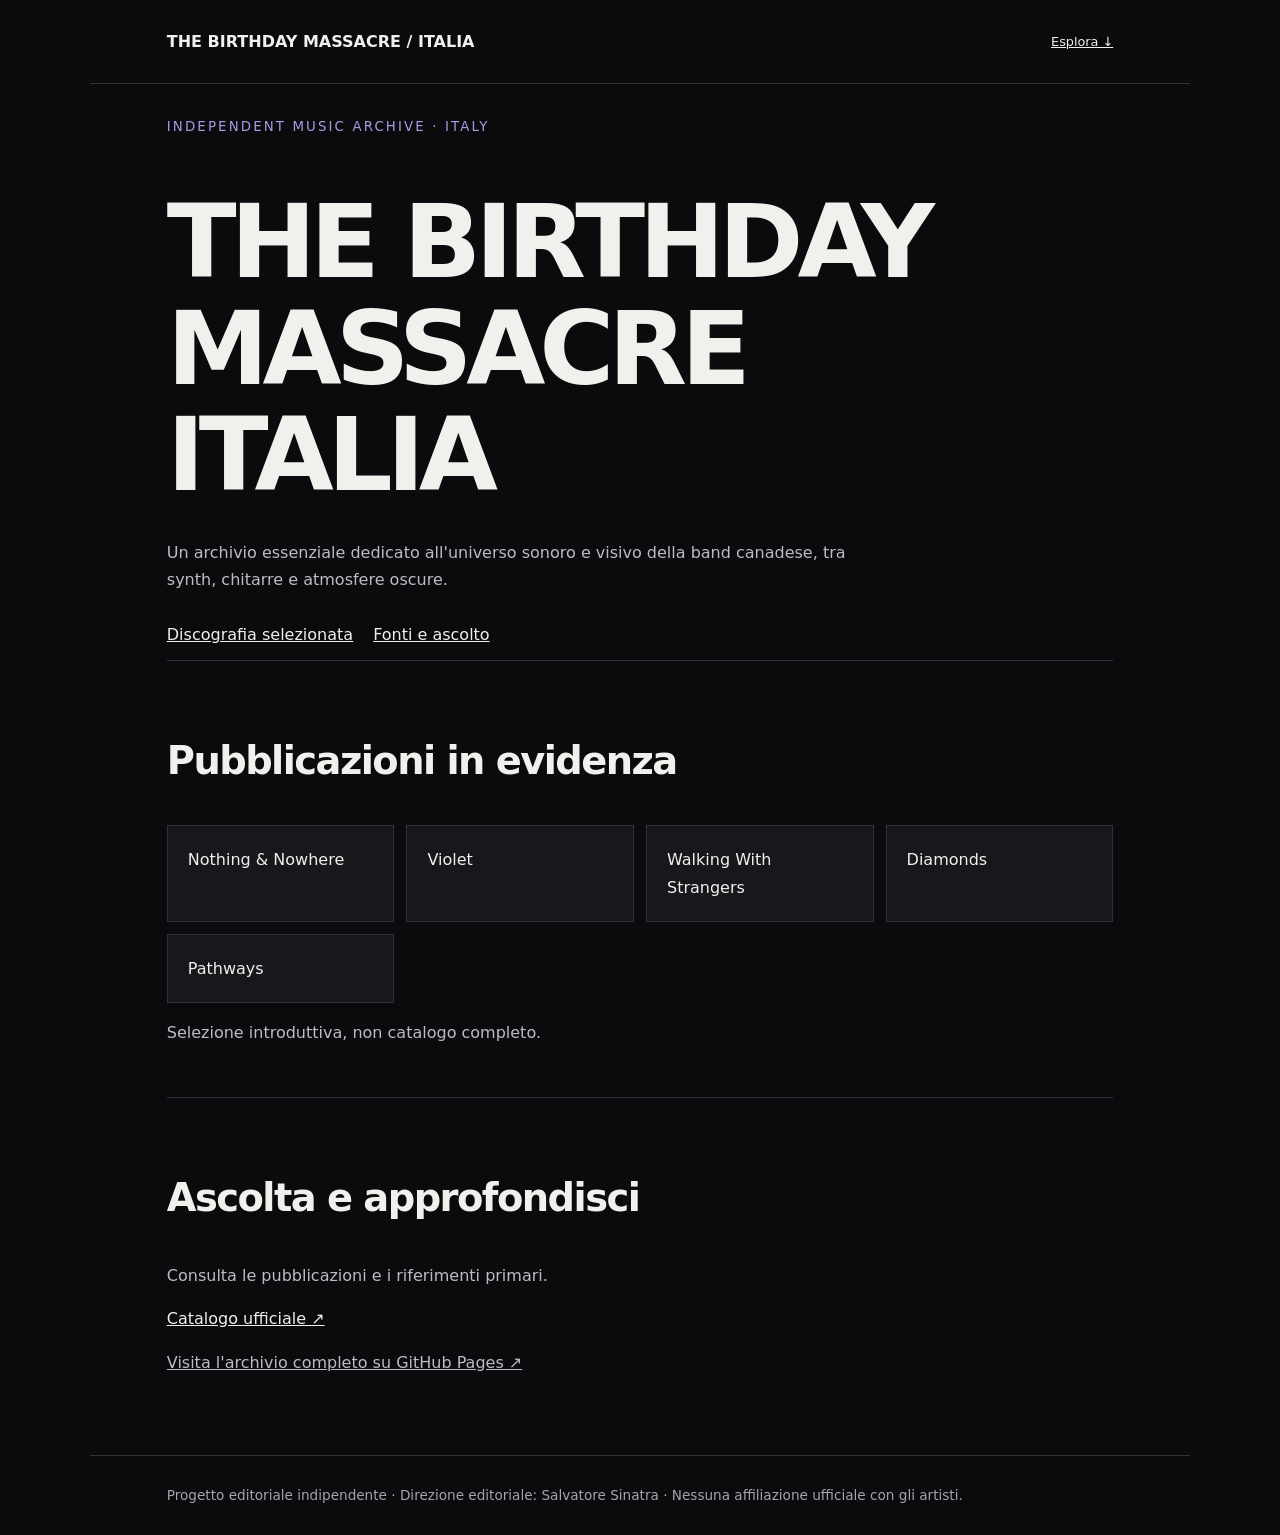
==== light/index.html @ eabfb916 "Add lightweight editorial Netlify edition" ====
<!doctype html><html lang="it"><head><meta charset="utf-8"><meta name="viewport" content="width=device-width,initial-scale=1"><meta name="description" content="Archivio indipendente · Darkwave & alternative. Un archivio essenziale dedicato all'universo sonoro e visivo della band canadese, tra synth, chitarre e atmosfere oscure."><title>THE BIRTHDAY MASSACRE / ITALIA</title><style>:root{color-scheme:dark;--accent:#a99be4}*{box-sizing:border-box}body{margin:0;background:#0b0b0d;color:#f1f0ed;font:16px/1.7 system-ui,-apple-system,sans-serif}a{color:inherit}header,main,footer{max-width:1100px;margin:auto;padding:28px 6vw}header{display:flex;justify-content:space-between;gap:20px;align-items:center;border-bottom:1px solid #333}header a{font-size:.8rem}small,.eyebrow{letter-spacing:.16em;text-transform:uppercase;color:var(--accent)}h1{font-size:clamp(2.8rem,8vw,6.5rem);line-height:1.04;letter-spacing:-.06em;margin:50px 0 30px}h2{font-size:clamp(1.6rem,3vw,2.5rem);letter-spacing:-.04em}p{max-width:700px;color:#bcbcc4}section{padding:35px 0;border-top:1px solid #303038}ul{list-style:none;padding:0;display:grid;grid-template-columns:repeat(auto-fit,minmax(220px,1fr));gap:12px}li{padding:20px;background:#17171c;border:1px solid #303038}nav a{display:inline-block;margin:12px 20px 12px 0}a:hover{color:var(--accent)}footer{border-top:1px solid #333;font-size:.85rem;color:#a4a4ad}@media(prefers-reduced-motion:no-preference){a{transition:color .2s}} </style></head><body><header><strong>THE BIRTHDAY MASSACRE / ITALIA</strong><a href="#archivio">Esplora ↓</a></header><main><small>Independent music archive · Italy</small><h1>THE BIRTHDAY MASSACRE<br>ITALIA</h1><p>Un archivio essenziale dedicato all'universo sonoro e visivo della band canadese, tra synth, chitarre e atmosfere oscure.</p><nav><a href="#archivio">Discografia selezionata</a><a href="#fonti">Fonti e ascolto</a></nav><section id="archivio"><h2>Pubblicazioni in evidenza</h2><ul><li>Nothing & Nowhere</li><li>Violet</li><li>Walking With Strangers</li><li>Diamonds</li><li>Pathways</li></ul><p>Selezione introduttiva, non catalogo completo.</p></section><section id="fonti"><h2>Ascolta e approfondisci</h2><p>Consulta le pubblicazioni e i riferimenti primari.</p><a href="https://thebirthdaymassacre.bandcamp.com/music" target="_blank" rel="noopener noreferrer">Catalogo ufficiale ↗</a><p><a href="https://salvatoresinatra0001-ux.github.io/the-birthday-massacre-italia/">Visita l'archivio completo su GitHub Pages ↗</a></p></section></main><footer>Progetto editoriale indipendente · Direzione editoriale: Salvatore Sinatra · Nessuna affiliazione ufficiale con gli artisti.</footer></body></html>
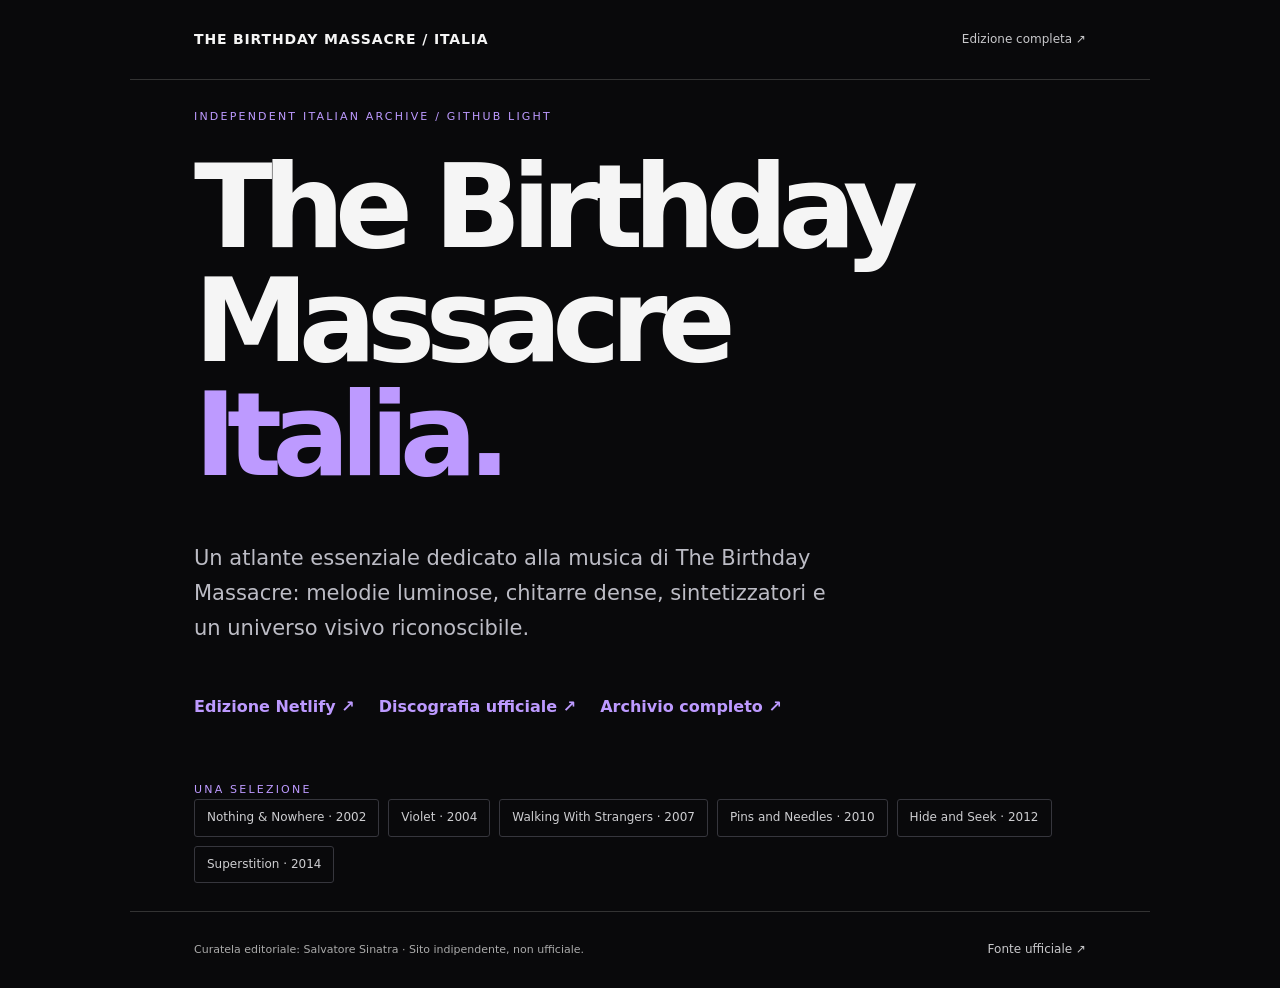
==== commit 1ac2c39e: "Publish standalone GitHub Pages Light Edition" ====
--- a/light/index.html
+++ b/light/index.html
@@ -1 +1 @@
-<!doctype html><html lang="it"><head><meta charset="utf-8"><meta name="viewport" content="width=device-width,initial-scale=1"><meta name="description" content="Archivio indipendente · Darkwave & alternative. Un archivio essenziale dedicato all'universo sonoro e visivo della band canadese, tra synth, chitarre e atmosfere oscure."><title>THE BIRTHDAY MASSACRE / ITALIA</title><style>:root{color-scheme:dark;--accent:#a99be4}*{box-sizing:border-box}body{margin:0;background:#0b0b0d;color:#f1f0ed;font:16px/1.7 system-ui,-apple-system,sans-serif}a{color:inherit}header,main,footer{max-width:1100px;margin:auto;padding:28px 6vw}header{display:flex;justify-content:space-between;gap:20px;align-items:center;border-bottom:1px solid #333}header a{font-size:.8rem}small,.eyebrow{letter-spacing:.16em;text-transform:uppercase;color:var(--accent)}h1{font-size:clamp(2.8rem,8vw,6.5rem);line-height:1.04;letter-spacing:-.06em;margin:50px 0 30px}h2{font-size:clamp(1.6rem,3vw,2.5rem);letter-spacing:-.04em}p{max-width:700px;color:#bcbcc4}section{padding:35px 0;border-top:1px solid #303038}ul{list-style:none;padding:0;display:grid;grid-template-columns:repeat(auto-fit,minmax(220px,1fr));gap:12px}li{padding:20px;background:#17171c;border:1px solid #303038}nav a{display:inline-block;margin:12px 20px 12px 0}a:hover{color:var(--accent)}footer{border-top:1px solid #333;font-size:.85rem;color:#a4a4ad}@media(prefers-reduced-motion:no-preference){a{transition:color .2s}} </style></head><body><header><strong>THE BIRTHDAY MASSACRE / ITALIA</strong><a href="#archivio">Esplora ↓</a></header><main><small>Independent music archive · Italy</small><h1>THE BIRTHDAY MASSACRE<br>ITALIA</h1><p>Un archivio essenziale dedicato all'universo sonoro e visivo della band canadese, tra synth, chitarre e atmosfere oscure.</p><nav><a href="#archivio">Discografia selezionata</a><a href="#fonti">Fonti e ascolto</a></nav><section id="archivio"><h2>Pubblicazioni in evidenza</h2><ul><li>Nothing & Nowhere</li><li>Violet</li><li>Walking With Strangers</li><li>Diamonds</li><li>Pathways</li></ul><p>Selezione introduttiva, non catalogo completo.</p></section><section id="fonti"><h2>Ascolta e approfondisci</h2><p>Consulta le pubblicazioni e i riferimenti primari.</p><a href="https://thebirthdaymassacre.bandcamp.com/music" target="_blank" rel="noopener noreferrer">Catalogo ufficiale ↗</a><p><a href="https://salvatoresinatra0001-ux.github.io/the-birthday-massacre-italia/">Visita l'archivio completo su GitHub Pages ↗</a></p></section></main><footer>Progetto editoriale indipendente · Direzione editoriale: Salvatore Sinatra · Nessuna affiliazione ufficiale con gli artisti.</footer></body></html>+<!doctype html><html lang="it"><head><meta charset="utf-8"><meta name="viewport" content="width=device-width,initial-scale=1"><meta name="theme-color" content="#09090b"><meta name="description" content="Archivio indipendente italiano dedicato alla band canadese The Birthday Massacre. Versione Light su GitHub Pages."><meta name="author" content="Salvatore Sinatra"><title>The Birthday Massacre Italia · Light Edition</title><link rel="canonical" href="https://salvatoresinatra0001-ux.github.io/the-birthday-massacre-italia/light/"><style>:root{color-scheme:dark;--accent:#bd9aff}*{box-sizing:border-box}body{margin:0;background:#09090b;color:#f5f5f5;font:16px/1.65 system-ui,-apple-system,sans-serif}.shell{max-width:1020px;margin:auto;padding:28px clamp(20px,5vw,65px)}header,footer{display:flex;justify-content:space-between;align-items:center;gap:18px;flex-wrap:wrap;border-bottom:1px solid #333}header strong{font-size:14px;letter-spacing:.06em}header a,footer a{font-size:12px;color:#c8c8cb}a{color:var(--accent);text-decoration:none}a:hover{text-decoration:underline}a:focus-visible{outline:2px solid var(--accent);outline-offset:5px}.eyebrow{font-size:11px;letter-spacing:.2em;text-transform:uppercase;color:var(--accent)}main{min-height:72vh;display:flex;flex-direction:column;justify-content:center;padding-top:84px;padding-bottom:95px}h1{font-size:clamp(3.2rem,9.5vw,7.2rem);line-height:.99;letter-spacing:-.085em;margin:24px 0 28px;max-width:900px}p{color:#bcbcc5;max-width:660px;font-size:clamp(17px,1.8vw,21px)}.actions{display:flex;gap:24px;flex-wrap:wrap;margin:28px 0 60px}.actions a{font-weight:700}.releases{display:flex;flex-wrap:wrap;gap:9px}.releases span{border:1px solid #36363d;border-radius:3px;padding:8px 12px;color:#ceced1;font-size:12px}footer{border-bottom:0;border-top:1px solid #333;padding-top:24px;padding-bottom:42px;color:#aaa;font-size:11px}@media(prefers-reduced-motion:no-preference){a{transition:color .2s}}</style></head><body><header class="shell"><strong>THE BIRTHDAY MASSACRE / ITALIA</strong><a href="https://salvatoresinatra0001-ux.github.io/the-birthday-massacre-italia/">Edizione completa ↗</a></header><main class="shell"><div class="eyebrow">Independent Italian archive / GitHub Light</div><h1>The Birthday Massacre<br><span style="color:var(--accent)">Italia.</span></h1><p>Un atlante essenziale dedicato alla musica di The Birthday Massacre: melodie luminose, chitarre dense, sintetizzatori e un universo visivo riconoscibile.</p><div class="actions"><a href="https://the-birthday-massacre-italia.netlify.app/">Edizione Netlify ↗</a><a href="https://thebirthdaymassacre.bandcamp.com/music" target="_blank" rel="noopener noreferrer">Discografia ufficiale ↗</a><a href="https://salvatoresinatra0001-ux.github.io/the-birthday-massacre-italia/">Archivio completo ↗</a></div><div class="eyebrow">Una selezione</div><div class="releases"><span>Nothing &amp; Nowhere · 2002</span><span>Violet · 2004</span><span>Walking With Strangers · 2007</span><span>Pins and Needles · 2010</span><span>Hide and Seek · 2012</span><span>Superstition · 2014</span></div></main><footer class="shell"><span>Curatela editoriale: Salvatore Sinatra · Sito indipendente, non ufficiale.</span><a href="https://thebirthdaymassacre.com/" target="_blank" rel="noopener noreferrer">Fonte ufficiale ↗</a></footer></body></html>
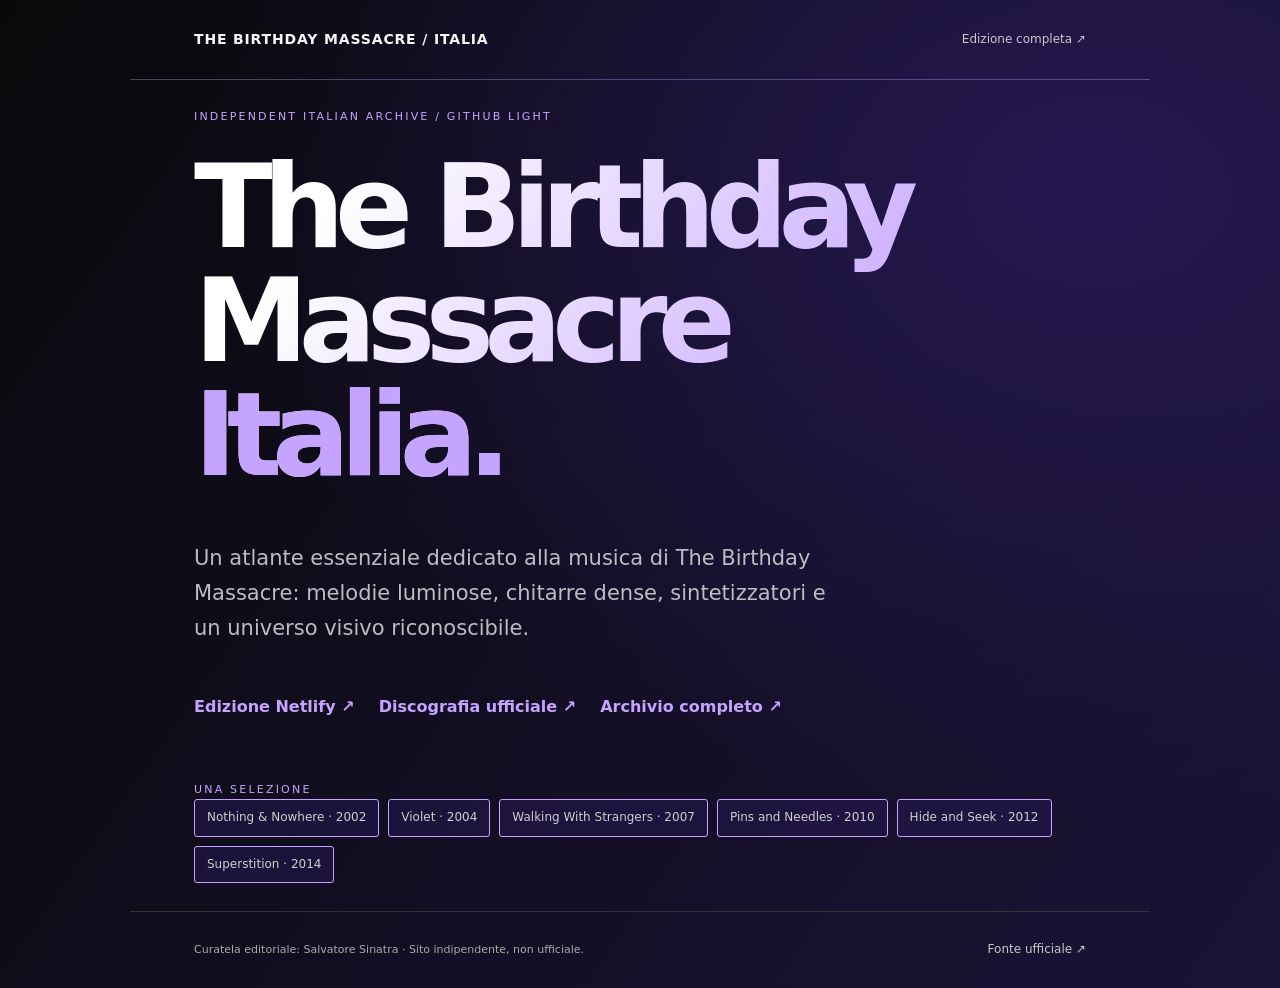
==== commit a145587f: "Align GitHub Light interface with artist-inspired palette and gradient" ====
--- a/light/index.html
+++ b/light/index.html
@@ -1 +1 @@
-<!doctype html><html lang="it"><head><meta charset="utf-8"><meta name="viewport" content="width=device-width,initial-scale=1"><meta name="theme-color" content="#09090b"><meta name="description" content="Archivio indipendente italiano dedicato alla band canadese The Birthday Massacre. Versione Light su GitHub Pages."><meta name="author" content="Salvatore Sinatra"><title>The Birthday Massacre Italia · Light Edition</title><link rel="canonical" href="https://salvatoresinatra0001-ux.github.io/the-birthday-massacre-italia/light/"><style>:root{color-scheme:dark;--accent:#bd9aff}*{box-sizing:border-box}body{margin:0;background:#09090b;color:#f5f5f5;font:16px/1.65 system-ui,-apple-system,sans-serif}.shell{max-width:1020px;margin:auto;padding:28px clamp(20px,5vw,65px)}header,footer{display:flex;justify-content:space-between;align-items:center;gap:18px;flex-wrap:wrap;border-bottom:1px solid #333}header strong{font-size:14px;letter-spacing:.06em}header a,footer a{font-size:12px;color:#c8c8cb}a{color:var(--accent);text-decoration:none}a:hover{text-decoration:underline}a:focus-visible{outline:2px solid var(--accent);outline-offset:5px}.eyebrow{font-size:11px;letter-spacing:.2em;text-transform:uppercase;color:var(--accent)}main{min-height:72vh;display:flex;flex-direction:column;justify-content:center;padding-top:84px;padding-bottom:95px}h1{font-size:clamp(3.2rem,9.5vw,7.2rem);line-height:.99;letter-spacing:-.085em;margin:24px 0 28px;max-width:900px}p{color:#bcbcc5;max-width:660px;font-size:clamp(17px,1.8vw,21px)}.actions{display:flex;gap:24px;flex-wrap:wrap;margin:28px 0 60px}.actions a{font-weight:700}.releases{display:flex;flex-wrap:wrap;gap:9px}.releases span{border:1px solid #36363d;border-radius:3px;padding:8px 12px;color:#ceced1;font-size:12px}footer{border-bottom:0;border-top:1px solid #333;padding-top:24px;padding-bottom:42px;color:#aaa;font-size:11px}@media(prefers-reduced-motion:no-preference){a{transition:color .2s}}</style></head><body><header class="shell"><strong>THE BIRTHDAY MASSACRE / ITALIA</strong><a href="https://salvatoresinatra0001-ux.github.io/the-birthday-massacre-italia/">Edizione completa ↗</a></header><main class="shell"><div class="eyebrow">Independent Italian archive / GitHub Light</div><h1>The Birthday Massacre<br><span style="color:var(--accent)">Italia.</span></h1><p>Un atlante essenziale dedicato alla musica di The Birthday Massacre: melodie luminose, chitarre dense, sintetizzatori e un universo visivo riconoscibile.</p><div class="actions"><a href="https://the-birthday-massacre-italia.netlify.app/">Edizione Netlify ↗</a><a href="https://thebirthdaymassacre.bandcamp.com/music" target="_blank" rel="noopener noreferrer">Discografia ufficiale ↗</a><a href="https://salvatoresinatra0001-ux.github.io/the-birthday-massacre-italia/">Archivio completo ↗</a></div><div class="eyebrow">Una selezione</div><div class="releases"><span>Nothing &amp; Nowhere · 2002</span><span>Violet · 2004</span><span>Walking With Strangers · 2007</span><span>Pins and Needles · 2010</span><span>Hide and Seek · 2012</span><span>Superstition · 2014</span></div></main><footer class="shell"><span>Curatela editoriale: Salvatore Sinatra · Sito indipendente, non ufficiale.</span><a href="https://thebirthdaymassacre.com/" target="_blank" rel="noopener noreferrer">Fonte ufficiale ↗</a></footer></body></html>+<!doctype html><html lang="it"><head><meta charset="utf-8"><meta name="viewport" content="width=device-width,initial-scale=1"><meta name="theme-color" content="#09090b"><meta name="description" content="Archivio indipendente italiano dedicato alla band canadese The Birthday Massacre. Versione Light su GitHub Pages."><meta name="author" content="Salvatore Sinatra"><title>The Birthday Massacre Italia · Light Edition</title><link rel="canonical" href="https://salvatoresinatra0001-ux.github.io/the-birthday-massacre-italia/light/"><style>:root{color-scheme:dark;--accent:#c5a4ff;--gradient:#251850;--highlight:#ef9bda}*{box-sizing:border-box}body{margin:0;background:radial-gradient(ellipse at 85% 19%,var(--gradient),transparent 56%),linear-gradient(125deg,#09090b,var(--gradient) 155%);color:#f5f5f5;font:16px/1.65 system-ui,-apple-system,sans-serif}.shell{max-width:1020px;margin:auto;padding:28px clamp(20px,5vw,65px)}header,footer{display:flex;justify-content:space-between;align-items:center;gap:18px;flex-wrap:wrap;border-bottom:1px solid #333}header strong{font-size:14px;letter-spacing:.06em}header a,footer a{font-size:12px;color:#c8c8cb}a{color:var(--accent);text-decoration:none}a:hover{text-decoration:underline}a:focus-visible{outline:2px solid var(--accent);outline-offset:5px}.eyebrow{font-size:11px;letter-spacing:.2em;text-transform:uppercase;color:var(--accent)}main{min-height:72vh;display:flex;flex-direction:column;justify-content:center;padding-top:84px;padding-bottom:95px}h1{font-size:clamp(3.2rem,9.5vw,7.2rem);line-height:.99;letter-spacing:-.085em;margin:24px 0 28px;max-width:900px}p{color:#bcbcc5;max-width:660px;font-size:clamp(17px,1.8vw,21px)}.actions{display:flex;gap:24px;flex-wrap:wrap;margin:28px 0 60px}.actions a{font-weight:700}.releases{display:flex;flex-wrap:wrap;gap:9px}.releases span{border:1px solid var(--accent);border-radius:3px;padding:8px 12px;color:#ceced1;font-size:12px}footer{border-bottom:0;border-top:1px solid #333;padding-top:24px;padding-bottom:42px;color:#aaa;font-size:11px}@media(prefers-reduced-motion:no-preference){a{transition:color .2s}}h1{background:linear-gradient(125deg,#fff 15%,var(--accent) 80%,var(--highlight));-webkit-background-clip:text;background-clip:text;color:transparent}header{border-color:color-mix(in srgb,var(--accent) 35%,transparent)}.actions a:hover{color:var(--highlight)}.releases span{background:color-mix(in srgb,var(--gradient) 55%,transparent)}@media(prefers-reduced-motion:reduce){a{transition:none}}</style></head><body><header class="shell"><strong>THE BIRTHDAY MASSACRE / ITALIA</strong><a href="https://salvatoresinatra0001-ux.github.io/the-birthday-massacre-italia/">Edizione completa ↗</a></header><main class="shell"><div class="eyebrow">Independent Italian archive / GitHub Light</div><h1>The Birthday Massacre<br><span style="color:var(--accent)">Italia.</span></h1><p>Un atlante essenziale dedicato alla musica di The Birthday Massacre: melodie luminose, chitarre dense, sintetizzatori e un universo visivo riconoscibile.</p><div class="actions"><a href="https://thebirthdaymassacre-italia.it/">Edizione Netlify ↗</a><a href="https://thebirthdaymassacre.bandcamp.com/music" target="_blank" rel="noopener noreferrer">Discografia ufficiale ↗</a><a href="https://salvatoresinatra0001-ux.github.io/the-birthday-massacre-italia/">Archivio completo ↗</a></div><div class="eyebrow">Una selezione</div><div class="releases"><span>Nothing &amp; Nowhere · 2002</span><span>Violet · 2004</span><span>Walking With Strangers · 2007</span><span>Pins and Needles · 2010</span><span>Hide and Seek · 2012</span><span>Superstition · 2014</span></div></main><footer class="shell"><span>Curatela editoriale: Salvatore Sinatra · Sito indipendente, non ufficiale.</span><a href="https://thebirthdaymassacre.com/" target="_blank" rel="noopener noreferrer">Fonte ufficiale ↗</a></footer></body></html>
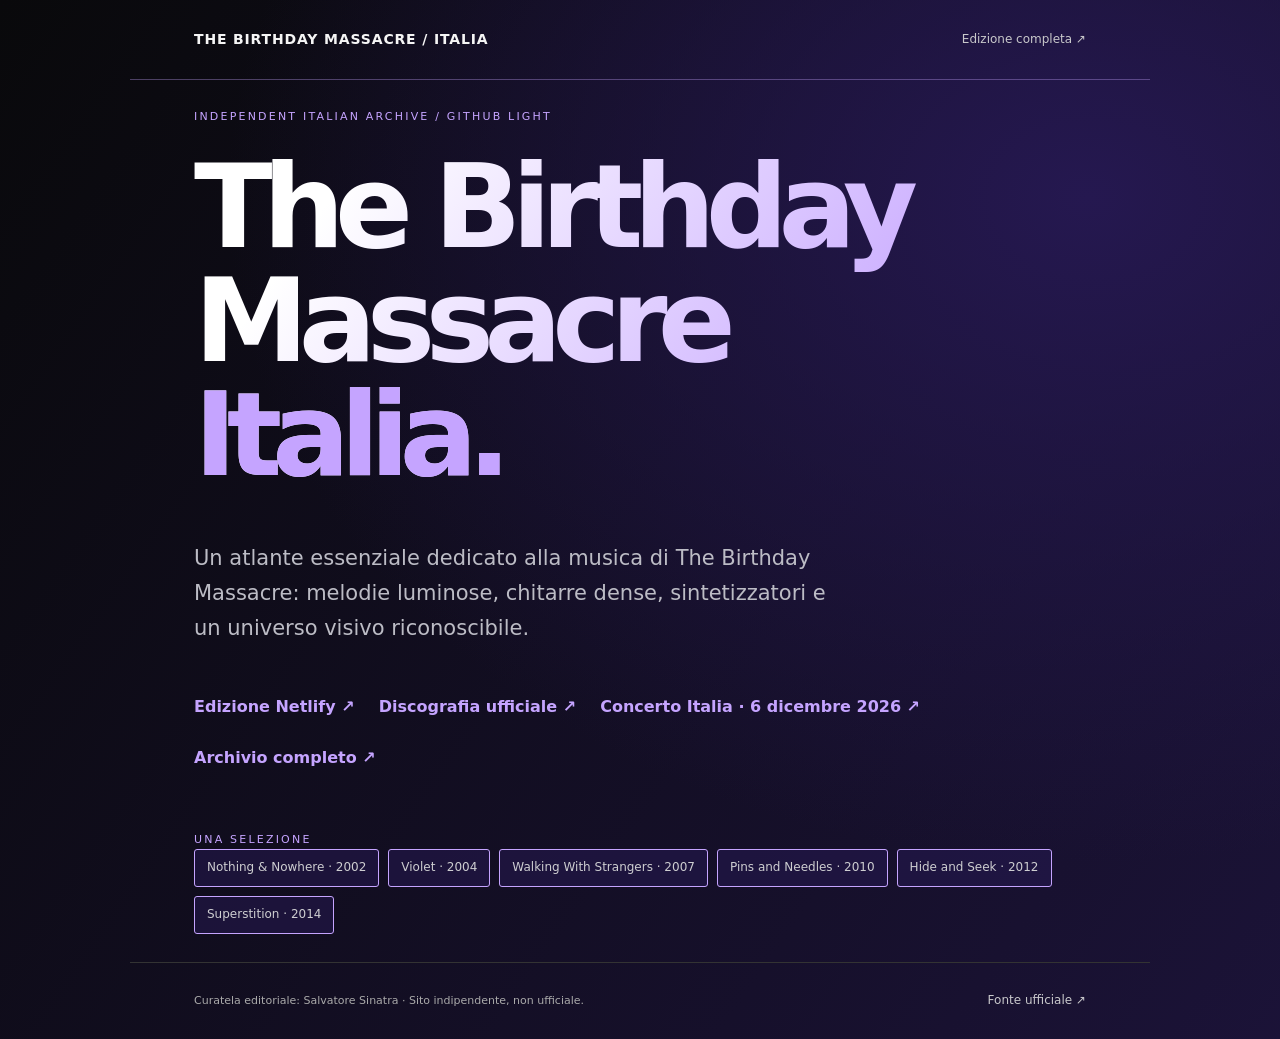
==== commit c56f85e5: "Add link to the 2026 Italian concert from light edition" ====
--- a/light/index.html
+++ b/light/index.html
@@ -1 +1,13 @@
-<!doctype html><html lang="it"><head><meta charset="utf-8"><meta name="viewport" content="width=device-width,initial-scale=1"><meta name="theme-color" content="#09090b"><meta name="description" content="Archivio indipendente italiano dedicato alla band canadese The Birthday Massacre. Versione Light su GitHub Pages."><meta name="author" content="Salvatore Sinatra"><title>The Birthday Massacre Italia · Light Edition</title><link rel="canonical" href="https://salvatoresinatra0001-ux.github.io/the-birthday-massacre-italia/light/"><style>:root{color-scheme:dark;--accent:#c5a4ff;--gradient:#251850;--highlight:#ef9bda}*{box-sizing:border-box}body{margin:0;background:radial-gradient(ellipse at 85% 19%,var(--gradient),transparent 56%),linear-gradient(125deg,#09090b,var(--gradient) 155%);color:#f5f5f5;font:16px/1.65 system-ui,-apple-system,sans-serif}.shell{max-width:1020px;margin:auto;padding:28px clamp(20px,5vw,65px)}header,footer{display:flex;justify-content:space-between;align-items:center;gap:18px;flex-wrap:wrap;border-bottom:1px solid #333}header strong{font-size:14px;letter-spacing:.06em}header a,footer a{font-size:12px;color:#c8c8cb}a{color:var(--accent);text-decoration:none}a:hover{text-decoration:underline}a:focus-visible{outline:2px solid var(--accent);outline-offset:5px}.eyebrow{font-size:11px;letter-spacing:.2em;text-transform:uppercase;color:var(--accent)}main{min-height:72vh;display:flex;flex-direction:column;justify-content:center;padding-top:84px;padding-bottom:95px}h1{font-size:clamp(3.2rem,9.5vw,7.2rem);line-height:.99;letter-spacing:-.085em;margin:24px 0 28px;max-width:900px}p{color:#bcbcc5;max-width:660px;font-size:clamp(17px,1.8vw,21px)}.actions{display:flex;gap:24px;flex-wrap:wrap;margin:28px 0 60px}.actions a{font-weight:700}.releases{display:flex;flex-wrap:wrap;gap:9px}.releases span{border:1px solid var(--accent);border-radius:3px;padding:8px 12px;color:#ceced1;font-size:12px}footer{border-bottom:0;border-top:1px solid #333;padding-top:24px;padding-bottom:42px;color:#aaa;font-size:11px}@media(prefers-reduced-motion:no-preference){a{transition:color .2s}}h1{background:linear-gradient(125deg,#fff 15%,var(--accent) 80%,var(--highlight));-webkit-background-clip:text;background-clip:text;color:transparent}header{border-color:color-mix(in srgb,var(--accent) 35%,transparent)}.actions a:hover{color:var(--highlight)}.releases span{background:color-mix(in srgb,var(--gradient) 55%,transparent)}@media(prefers-reduced-motion:reduce){a{transition:none}}</style></head><body><header class="shell"><strong>THE BIRTHDAY MASSACRE / ITALIA</strong><a href="https://salvatoresinatra0001-ux.github.io/the-birthday-massacre-italia/">Edizione completa ↗</a></header><main class="shell"><div class="eyebrow">Independent Italian archive / GitHub Light</div><h1>The Birthday Massacre<br><span style="color:var(--accent)">Italia.</span></h1><p>Un atlante essenziale dedicato alla musica di The Birthday Massacre: melodie luminose, chitarre dense, sintetizzatori e un universo visivo riconoscibile.</p><div class="actions"><a href="https://thebirthdaymassacre-italia.it/">Edizione Netlify ↗</a><a href="https://thebirthdaymassacre.bandcamp.com/music" target="_blank" rel="noopener noreferrer">Discografia ufficiale ↗</a><a href="https://salvatoresinatra0001-ux.github.io/the-birthday-massacre-italia/">Archivio completo ↗</a></div><div class="eyebrow">Una selezione</div><div class="releases"><span>Nothing &amp; Nowhere · 2002</span><span>Violet · 2004</span><span>Walking With Strangers · 2007</span><span>Pins and Needles · 2010</span><span>Hide and Seek · 2012</span><span>Superstition · 2014</span></div></main><footer class="shell"><span>Curatela editoriale: Salvatore Sinatra · Sito indipendente, non ufficiale.</span><a href="https://thebirthdaymassacre.com/" target="_blank" rel="noopener noreferrer">Fonte ufficiale ↗</a></footer></body></html>+<!doctype html><html lang="it"><head><meta charset="utf-8"><meta name="viewport" content="width=device-width,initial-scale=1"><meta name="theme-color" content="#09090b"><meta name="description" content="Archivio indipendente italiano dedicato alla band canadese The Birthday Massacre. Versione Light su GitHub Pages."><meta name="author" content="Salvatore Sinatra"><title>The Birthday Massacre Italia · Light Edition</title><link rel="canonical" href="https://salvatoresinatra0001-ux.github.io/the-birthday-massacre-italia/light/"><style>:root{color-scheme:dark;--accent:#c5a4ff;--gradient:#251850;--highlight:#ef9bda}*{box-sizing:border-box}body{margin:0;background:radial-gradient(ellipse at 85% 19%,var(--gradient),transparent 56%),linear-gradient(125deg,#09090b,var(--gradient) 155%);color:#f5f5f5;font:16px/1.65 system-ui,-apple-system,sans-serif}.shell{max-width:1020px;margin:auto;padding:28px clamp(20px,5vw,65px)}header,footer{display:flex;justify-content:space-between;align-items:center;gap:18px;flex-wrap:wrap;border-bottom:1px solid #333}header strong{font-size:14px;letter-spacing:.06em}header a,footer a{font-size:12px;color:#c8c8cb}a{color:var(--accent);text-decoration:none}a:hover{text-decoration:underline}a:focus-visible{outline:2px solid var(--accent);outline-offset:5px}.eyebrow{font-size:11px;letter-spacing:.2em;text-transform:uppercase;color:var(--accent)}main{min-height:72vh;display:flex;flex-direction:column;justify-content:center;padding-top:84px;padding-bottom:95px}h1{font-size:clamp(3.2rem,9.5vw,7.2rem);line-height:.99;letter-spacing:-.085em;margin:24px 0 28px;max-width:900px}p{color:#bcbcc5;max-width:660px;font-size:clamp(17px,1.8vw,21px)}.actions{display:flex;gap:24px;flex-wrap:wrap;margin:28px 0 60px}.actions a{font-weight:700}.releases{display:flex;flex-wrap:wrap;gap:9px}.releases span{border:1px solid var(--accent);border-radius:3px;padding:8px 12px;color:#ceced1;font-size:12px}footer{border-bottom:0;border-top:1px solid #333;padding-top:24px;padding-bottom:42px;color:#aaa;font-size:11px}@media(prefers-reduced-motion:no-preference){a{transition:color .2s}}h1{background:linear-gradient(125deg,#fff 15%,var(--accent) 80%,var(--highlight));-webkit-background-clip:text;background-clip:text;color:transparent}header{border-color:color-mix(in srgb,var(--accent) 35%,transparent)}.actions a:hover{color:var(--highlight)}.releases span{background:color-mix(in srgb,var(--gradient) 55%,transparent)}@media(prefers-reduced-motion:reduce){a{transition:none}}</style>  <meta property="og:type" content="website">
+  <meta property="og:locale" content="it_IT">
+  <meta property="og:site_name" content="The Birthday Massacre Italia · Light Edition">
+  <meta property="og:title" content="The Birthday Massacre Italia · Light Edition">
+  <meta property="og:description" content="Archivio indipendente italiano dedicato alla band canadese The Birthday Massacre. Versione Light su GitHub Pages.">
+  <meta property="og:url" content="https://salvatoresinatra0001-ux.github.io/the-birthday-massacre-italia/light/">
+  <meta property="og:image" content="https://f4.bcbits.com/img/a0088031338_10.jpg">
+  <meta name="twitter:card" content="summary_large_image">
+  <meta name="twitter:title" content="The Birthday Massacre Italia · Light Edition">
+  <meta name="twitter:description" content="Archivio indipendente italiano dedicato alla band canadese The Birthday Massacre. Versione Light su GitHub Pages.">
+  <meta name="twitter:image" content="https://f4.bcbits.com/img/a0088031338_10.jpg">
+  <script type="application/ld+json">{"@context":"https://schema.org","@type":"WebPage","name":"The Birthday Massacre Italia · Light Edition","url":"https://salvatoresinatra0001-ux.github.io/the-birthday-massacre-italia/light/","description":"Archivio indipendente italiano dedicato alla band canadese The Birthday Massacre. Versione Light su GitHub Pages.","inLanguage":"it-IT","isPartOf":{"@type":"WebSite","name":"The Birthday Massacre Italia · Light Edition","url":"https://salvatoresinatra0001-ux.github.io/"}}</script>
+</head><body><header class="shell"><strong>THE BIRTHDAY MASSACRE / ITALIA</strong><a href="https://salvatoresinatra0001-ux.github.io/the-birthday-massacre-italia/">Edizione completa ↗</a></header><main class="shell"><div class="eyebrow">Independent Italian archive / GitHub Light</div><h1>The Birthday Massacre<br><span style="color:var(--accent)">Italia.</span></h1><p>Un atlante essenziale dedicato alla musica di The Birthday Massacre: melodie luminose, chitarre dense, sintetizzatori e un universo visivo riconoscibile.</p><div class="actions"><a href="https://thebirthdaymassacre-italia.it/">Edizione Netlify ↗</a><a href="https://thebirthdaymassacre.bandcamp.com/music" target="_blank" rel="noopener noreferrer">Discografia ufficiale ↗</a><a href="https://salvatoresinatra0001-ux.github.io/the-birthday-massacre-italia/concerto-italia-2026.html">Concerto Italia · 6 dicembre 2026 ↗</a><a href="https://salvatoresinatra0001-ux.github.io/the-birthday-massacre-italia/">Archivio completo ↗</a></div><div class="eyebrow">Una selezione</div><div class="releases"><span>Nothing &amp; Nowhere · 2002</span><span>Violet · 2004</span><span>Walking With Strangers · 2007</span><span>Pins and Needles · 2010</span><span>Hide and Seek · 2012</span><span>Superstition · 2014</span></div></main><footer class="shell"><span>Curatela editoriale: Salvatore Sinatra · Sito indipendente, non ufficiale.</span><a href="https://thebirthdaymassacre.com/" target="_blank" rel="noopener noreferrer">Fonte ufficiale ↗</a></footer></body></html>
